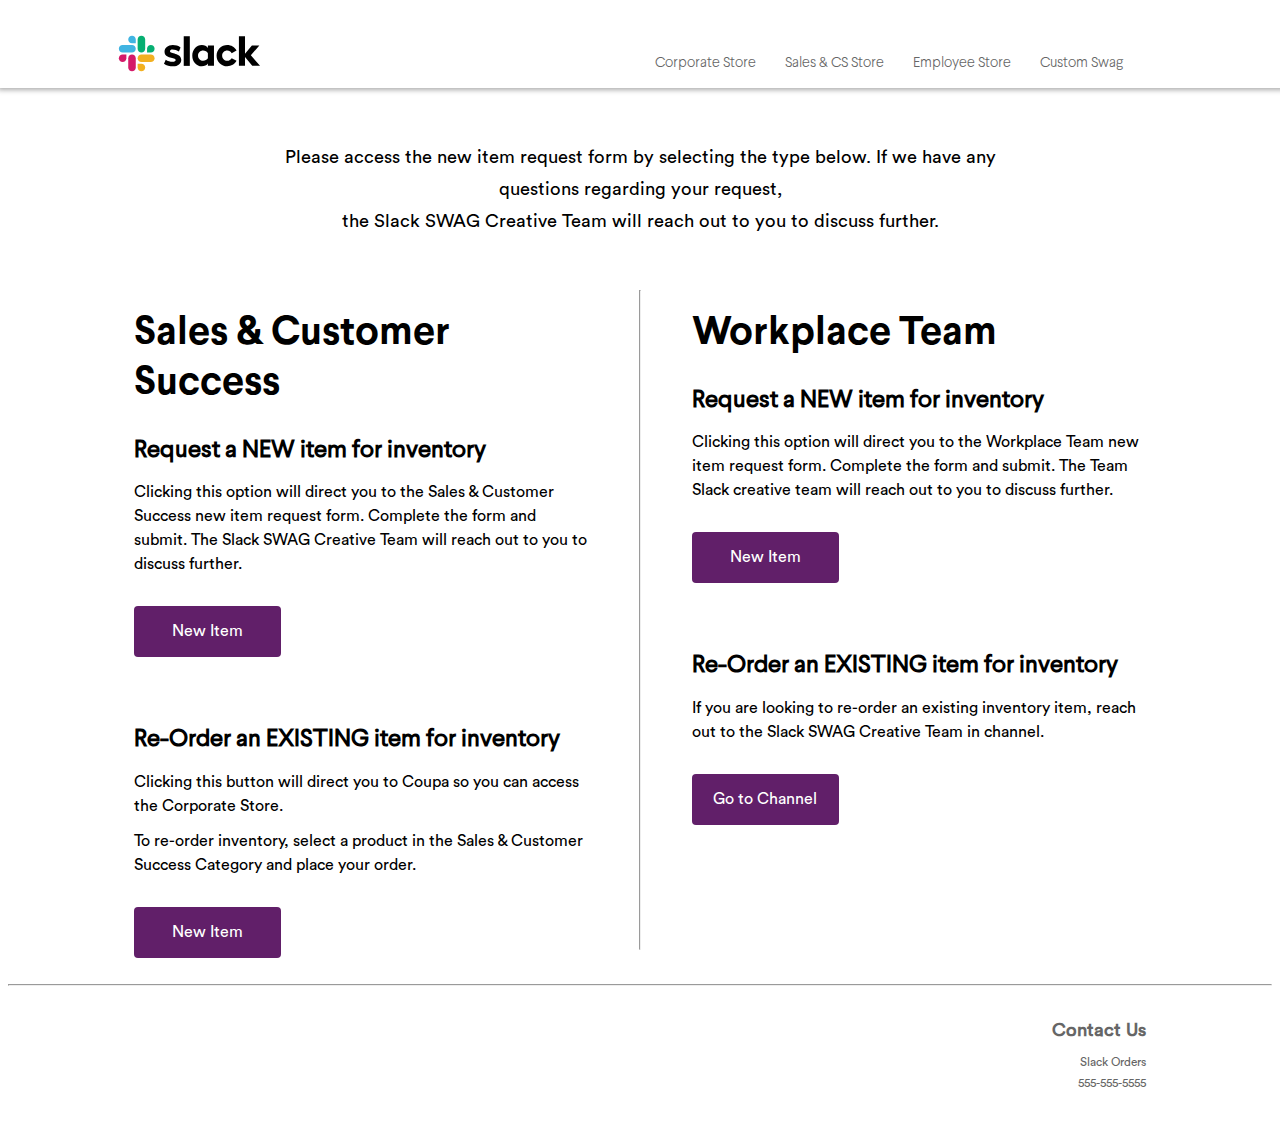
==== admin-order-dashboard.html @ cd761c0e "styled admin dashboard page" ====
<!DOCTYPE html>
<html lang="en">
<head>
    <link href="custom-swag.css" rel="stylesheet">
    <link rel="stylesheet" href="https://cdnjs.cloudflare.com/ajax/libs/font-awesome/4.7.0/css/font-awesome.min.css">

    <meta charset="UTF-8">
    <meta name="viewport" content="width=device-width, initial-scale=1.0">
    <title>Admin Order Access Dashboard</title>
</head>
<body>
    <div class="navigation">
        <a href="index.html"><img id="logo" src="images/Slack-LOGO.svg"/></a>
        <nav class="nav-list">
            
            <div id="hamburger-id">
                <a href="corporate-map.html" class="nav-item">Corporate Store</a>
                <a href="https://slacksalesandsuccess.mybrightsites.com/" class="nav-item">Sales & CS Store</a>
                <a href="employee-map.html" class="nav-item">Employee Store</a>
                <a href="https://www.emailmeform.com/builder/form/5fDJbEd3AcI28bWncx8e904" class="nav-item">Custom Swag</a>
            </div>
            <button class="icon" type="button" onclick="hamburgerOpen()" style="max-height: 25px;">
                <i class="fa fa-bars"></i>
            </button>
        </nav>
    </div>

    <div class="admin-intro">
        <p>Please access the new item request form by selecting the type below.
            If we have any questions regarding your request, <br>the Slack SWAG Creative 
            Team will reach out to you to discuss further.</p>
    </div>

    <div class="admin-container">
        <div class="admin-left-side">
            <h1>Sales & Customer Success </h1>
                <h2>Request a NEW item for inventory</h2>
                <p>Clicking this option will direct you to the Sales & Customer Success new item request form.
                    Complete the form and submit. The Slack SWAG Creative Team will reach out to you to discuss 
                    further.</p>
                <a href="#" class="button">New Item</a>
                <br/>
                <h2 style="margin-top: 50px;">Re-Order an EXISTING item for inventory</h2>
                <p>Clicking this button will direct you to Coupa so you can access the Corporate Store.</p>
                     
                <p>To re-order inventory, select a product in the Sales & Customer Success Category and place your order.</p>
                <a href="#" class="button">New Item</a>
        </div>
        <hr>
        <div class="admin-right-side">
            <h1>Workplace Team</h1>
                <h2>Request a NEW item for inventory</h2>
                <p>Clicking this option will direct you to the Workplace Team new item request form.
                    Complete the form and submit. The Team Slack creative team will reach out to you to 
                    discuss further.</p>
                <a href="#" class="button">New Item</a>
                <br/>
                <h2 style="margin-top: 50px;">Re-Order an EXISTING item for inventory</h2>
                <p>If you are looking to re-order an existing inventory item, reach out to the 
                    Slack SWAG Creative Team in channel.</p>
                <a href="#" class="button">Go to Channel</a>
        </div>
    </div>
    
    <br>
    <hr/>
    <!-- footer -->
    <div class="footer">
        <div>
            <h4>Contact Us</h4>
            <a href="#">Slack Orders</a>
            <a href="#">555-555-5555</a>
        </div>
    </div>
    <script>
        /* Toggle between open and close on the hamburger menu */
        function hamburgerOpen() {
            const hamburger = document.getElementById('hamburger-id');
            hamburger.classList.toggle('open')
        }
    </script>
</body>
</html>
---- custom-swag.css ----
@font-face {
    font-family: Larsseit-Bold;
    src: url(fonts/Larsseit-Bold.otf);
  }
  @font-face {
    font-family: Larsseit;
    src: url(fonts/Larsseit-Regular.otf);
  }
  @font-face {
    font-family: Larsseit-Light;
    src: url(fonts/Larsseit-Light.otf);
  }
  @font-face {
    font-family: SlackCircular-Bold;
    src: url(fonts/SlackCircular-Bold.otf);
  }
  @font-face {
    font-family: SlackCircular;
    src: url(fonts/SlackCircular-Book.otf);
  }
  .navigation {
    box-shadow: 0px 2px 5px #ACACAC;
    display: flex;
    list-style: none;
    width: 101vw;
    min-height: 10vh;
    position: relative;
    top: -10px;
    left: -10px;
}

#logo {
    height: 8vh;
    position: absolute;
    top: 20px;
    left: 8%;
}
.nav-list {
    position: absolute;
    display: flex;
    top: 55px;
    right: 13%;
}
.nav-list a{
    color: #666;
    text-decoration: none;
    font-family: 'Larsseit-Light', Arial, Sans-serif;
    padding-left: 25px;
    font-size: .9rem;
}
.nav-list a:hover {
    color: #611f69;
}
/* Hide the hamburger */
@media screen and (min-width: 800px) {
    .nav-list .icon {
        display: none;
        border: white solid 0px;
    }
}

@media screen and (max-width: 800px) {
    .nav-item {
        display: none;
    }
    .icon {
        display: block;
        border: white solid 0px;
        right: 25px;
        font-size: 1.25rem;
        color: #555;
    }
    .open a {
        display: block;
        background-color: #4a154b;
        color: white;
        padding-left: 0px;
        text-align: center;
        padding-top: 10px;
        padding-bottom: 5px;
    }
    .open a:hover {
        color: #cfcfcf;
    }
    .open {
        width: 140px;
        display: block;
    }
    
}
.custom-swag {
    display: flex;
    padding-top: 3%;
}

.custom-swag-left {
    width: 50%;
    padding-left: 9%;
    padding-right: 5%;
}
.custom-swag-right {
    width: 40%;
}
h1 {
    font-family: 'Larsseit-Bold', Arial, Helvetica, sans-serif;
    font-size: 2.5rem;
}
p, a {
    font-family: 'SlackCircular', Arial, Helvetica, sans-serif;
    text-decoration: none;
    font-size: 1.15rem;
}
a {
    color: #4a154b;
}
a:hover {
    color: #611f69;
}
.custom-swag-channels-container {
    display: flex;
    padding-left: 8%;
    padding-top: 2%;
}
.channels-left {
    width: 43%;
    padding-left: 5%;
    padding-top: 90px;
}
.channel-right {
    width: 40%;
    margin-left: 100px;
}
/* footer */
.footer {
    display: flex;
    text-align: right;
    float: right;   
    padding-left: 50%;
    font-family: 'SlackCircular', Arial, Helvetica, sans-serif;
    margin-bottom: 3%;
    padding-right: 10%;
}
.footer a{
    display: block;
    text-decoration: none;
    font-size: .74rem;
    color: #666;
    line-height: 1.8;
}
.footer h4{
    display: block;
    font-family: 'SlackCircular', Arial, Helvetica, sans-serif;
    margin-bottom: 10px;
    color: #666;
    font-size: 1.15rem;
}

/* admin dashboard page styles */
.admin-intro {
    text-align: center;
    padding: 2% 20%;
    line-height: 1.75;
}
.admin-container {
    display: flex;
}
.admin-container p {
    font-size: 1rem;
    line-height: 1.5;
    margin-top: -5px;
}
h2 {
    font-family: 'Larsseit', Arial, Helvetica, sans-serif;
    /* clear: both; */
}
.button {
    width: 115px;
    background-color: #611f69;
    border-radius: 4px;
    margin-top: 30px;
    display: block;
    /* float: right; */
    text-align: center;
}
.button:hover {
    background-color: #4a154b;
}
a.button{
    color: #fff;
    padding: 16px;
    font-size: 1rem;
    font-family: 'SlackCircular', Arial, Helvetica, sans-serif;
}
.admin-right-side {
    width: 50%;
    padding-right: 10%;
    padding-left: 4%;
}
.admin-left-side {
    width: 50%;
    padding-left: 10%;
    padding-right: 4%;
}
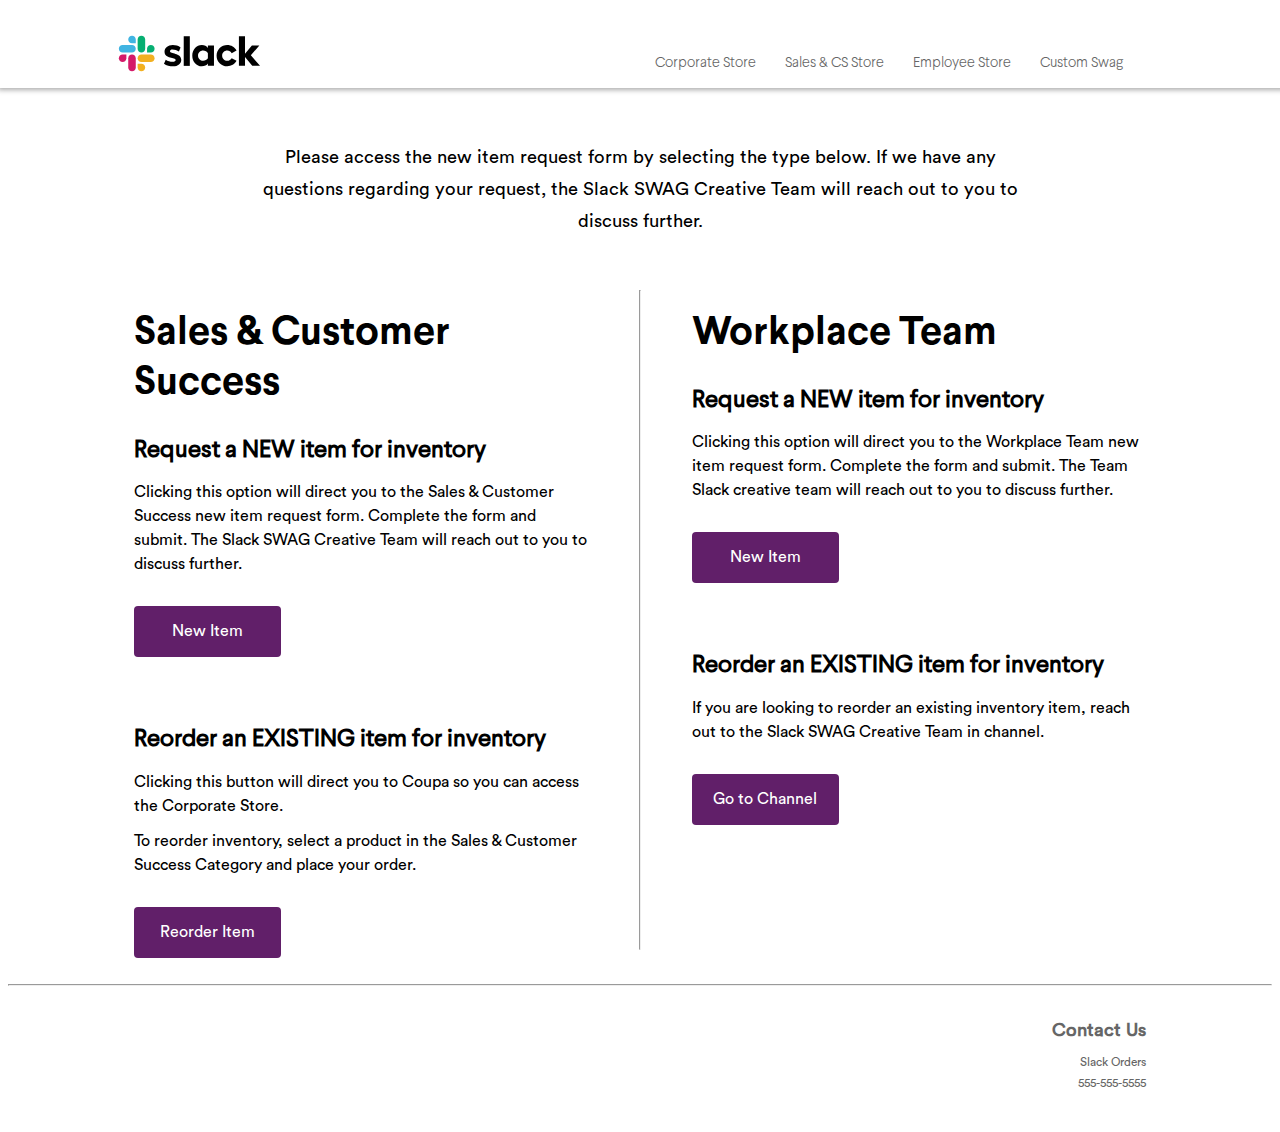
==== commit 8057d27b: "corrected links" ====
--- a/admin-order-dashboard.html
+++ b/admin-order-dashboard.html
@@ -15,9 +15,9 @@
             
             <div id="hamburger-id">
                 <a href="corporate-map.html" class="nav-item">Corporate Store</a>
-                <a href="https://slacksalesandsuccess.mybrightsites.com/" class="nav-item">Sales & CS Store</a>
+                <a href="sales-map.html" class="nav-item">Sales & CS Store</a>
                 <a href="employee-map.html" class="nav-item">Employee Store</a>
-                <a href="https://www.emailmeform.com/builder/form/5fDJbEd3AcI28bWncx8e904" class="nav-item">Custom Swag</a>
+                <a href="custom-swag.html" class="nav-item">Custom Swag</a>
             </div>
             <button class="icon" type="button" onclick="hamburgerOpen()" style="max-height: 25px;">
                 <i class="fa fa-bars"></i>
@@ -27,7 +27,7 @@
 
     <div class="admin-intro">
         <p>Please access the new item request form by selecting the type below.
-            If we have any questions regarding your request, <br>the Slack SWAG Creative 
+            If we have any questions regarding your request, the Slack SWAG Creative 
             Team will reach out to you to discuss further.</p>
     </div>
 
@@ -40,11 +40,11 @@
                     further.</p>
                 <a href="#" class="button">New Item</a>
                 <br/>
-                <h2 style="margin-top: 50px;">Re-Order an EXISTING item for inventory</h2>
+                <h2 style="margin-top: 50px;">Reorder an EXISTING item for inventory</h2>
                 <p>Clicking this button will direct you to Coupa so you can access the Corporate Store.</p>
                      
-                <p>To re-order inventory, select a product in the Sales & Customer Success Category and place your order.</p>
-                <a href="#" class="button">New Item</a>
+                <p>To reorder inventory, select a product in the Sales & Customer Success Category and place your order.</p>
+                <a href="#" class="button">Reorder Item</a>
         </div>
         <hr>
         <div class="admin-right-side">
@@ -55,8 +55,8 @@
                     discuss further.</p>
                 <a href="#" class="button">New Item</a>
                 <br/>
-                <h2 style="margin-top: 50px;">Re-Order an EXISTING item for inventory</h2>
-                <p>If you are looking to re-order an existing inventory item, reach out to the 
+                <h2 style="margin-top: 50px;">Reorder an EXISTING item for inventory</h2>
+                <p>If you are looking to reorder an existing inventory item, reach out to the 
                     Slack SWAG Creative Team in channel.</p>
                 <a href="#" class="button">Go to Channel</a>
         </div>
--- a/custom-swag.css
+++ b/custom-swag.css
@@ -201,3 +201,4 @@
     padding-left: 10%;
     padding-right: 4%;
 }
+/* dashboard style ends */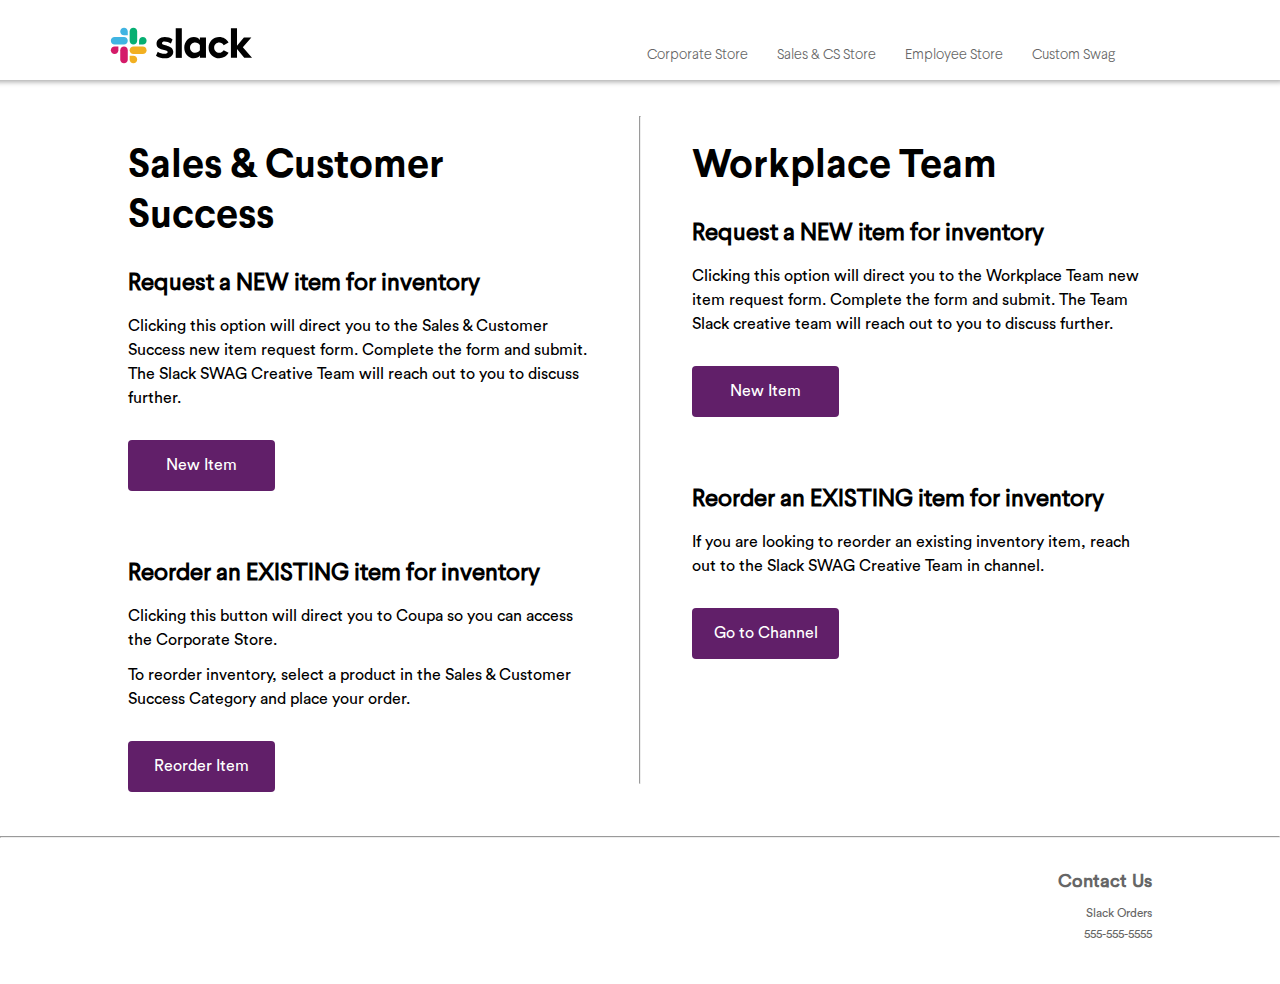
==== commit 0dc8204d: "corrected custom swag page" ====
--- a/admin-order-dashboard.html
+++ b/admin-order-dashboard.html
@@ -23,12 +23,6 @@
                 <i class="fa fa-bars"></i>
             </button>
         </nav>
-    </div>
-
-    <div class="admin-intro">
-        <p>Please access the new item request form by selecting the type below.
-            If we have any questions regarding your request, the Slack SWAG Creative 
-            Team will reach out to you to discuss further.</p>
     </div>
 
     <div class="admin-container">
--- a/custom-swag.css
+++ b/custom-swag.css
@@ -88,17 +88,29 @@
     }
     
 }
+/* custom swag page styles */
+body {
+    margin: 0 !important;
+}
+.admin-inventory-sect {
+    width: 101%;
+    background-color: #f6f6f6;
+    padding-bottom: 1%;
+}
 .custom-swag {
-    display: flex;
     padding-top: 3%;
 }
-
-.custom-swag-left {
+.center {
+    margin: 0 auto;
+    display: flex;
+    justify-content: center;
+}
+.left {
     width: 50%;
     padding-left: 9%;
     padding-right: 5%;
 }
-.custom-swag-right {
+.right {
     width: 40%;
 }
 h1 {
@@ -116,20 +128,7 @@
 a:hover {
     color: #611f69;
 }
-.custom-swag-channels-container {
-    display: flex;
-    padding-left: 8%;
-    padding-top: 2%;
-}
-.channels-left {
-    width: 43%;
-    padding-left: 5%;
-    padding-top: 90px;
-}
-.channel-right {
-    width: 40%;
-    margin-left: 100px;
-}
+
 /* footer */
 .footer {
     display: flex;
@@ -153,16 +152,16 @@
     margin-bottom: 10px;
     color: #666;
     font-size: 1.15rem;
+    }
+hr {
+    margin-block-start: 0em;
 }
 
 /* admin dashboard page styles */
-.admin-intro {
-    text-align: center;
-    padding: 2% 20%;
-    line-height: 1.75;
-}
 .admin-container {
     display: flex;
+    padding-top: 2%;
+    padding-bottom: 2%;
 }
 .admin-container p {
     font-size: 1rem;
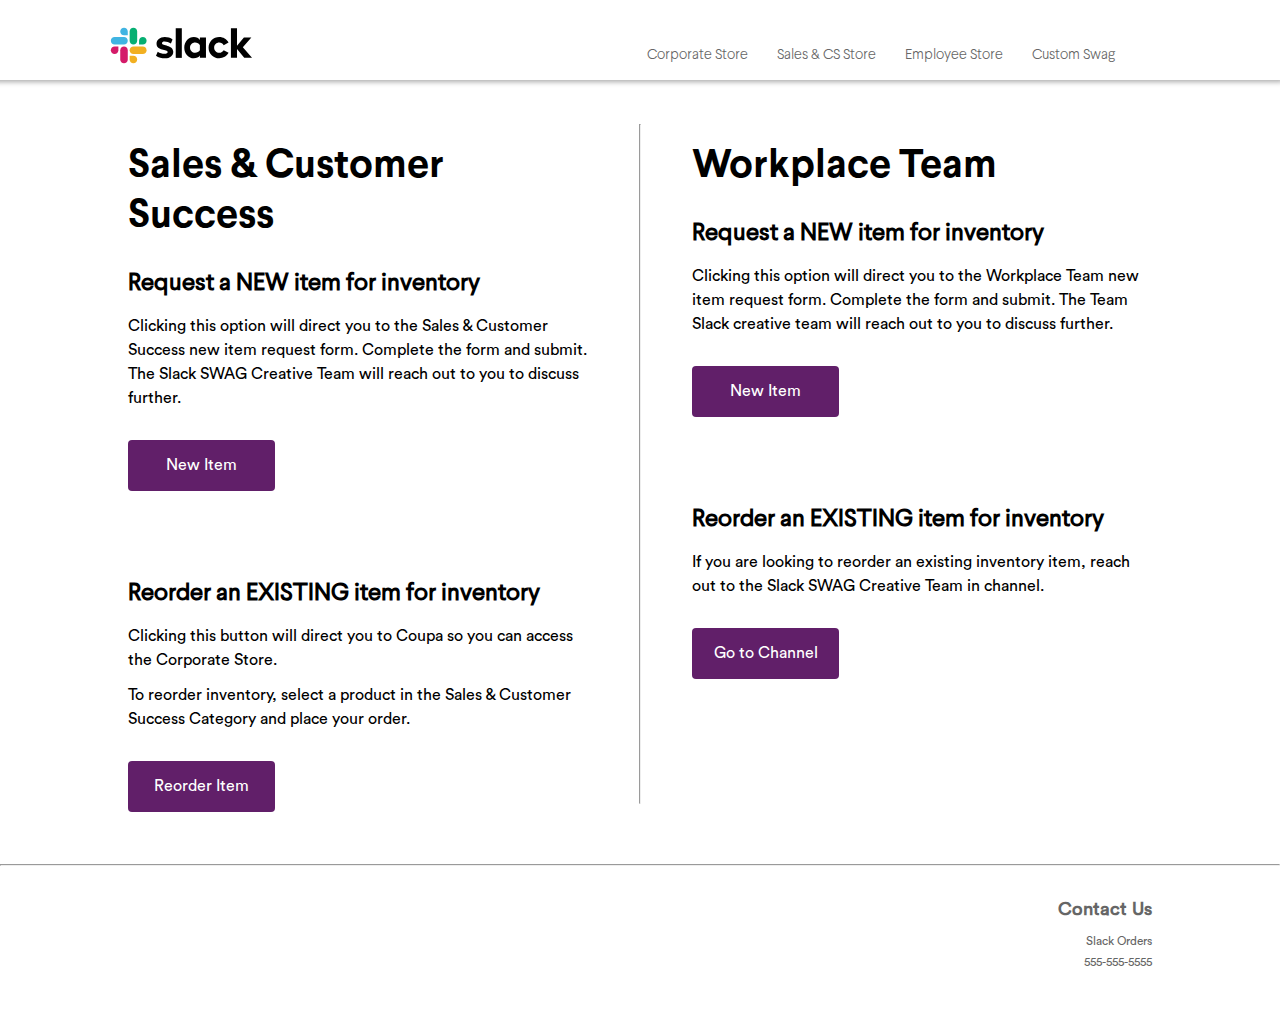
==== commit 952a78c4: "added margin top space to h2 on dashboard" ====
--- a/admin-order-dashboard.html
+++ b/admin-order-dashboard.html
@@ -34,7 +34,8 @@
                     further.</p>
                 <a href="#" class="button">New Item</a>
                 <br/>
-                <h2 style="margin-top: 50px;">Reorder an EXISTING item for inventory</h2>
+                
+                <h2 style="margin-top: 70px;">Reorder an EXISTING item for inventory</h2>
                 <p>Clicking this button will direct you to Coupa so you can access the Corporate Store.</p>
                      
                 <p>To reorder inventory, select a product in the Sales & Customer Success Category and place your order.</p>
@@ -49,7 +50,7 @@
                     discuss further.</p>
                 <a href="#" class="button">New Item</a>
                 <br/>
-                <h2 style="margin-top: 50px;">Reorder an EXISTING item for inventory</h2>
+                <h2 style="margin-top: 70px;">Reorder an EXISTING item for inventory</h2>
                 <p>If you are looking to reorder an existing inventory item, reach out to the 
                     Slack SWAG Creative Team in channel.</p>
                 <a href="#" class="button">Go to Channel</a>
--- a/custom-swag.css
+++ b/custom-swag.css
@@ -99,11 +99,13 @@
 }
 .custom-swag {
     padding-top: 3%;
+    margin-top: -10px;
 }
 .center {
     margin: 0 auto;
     display: flex;
     justify-content: center;
+    width: 85%;
 }
 .left {
     width: 50%;
@@ -153,9 +155,6 @@
     color: #666;
     font-size: 1.15rem;
     }
-hr {
-    margin-block-start: 0em;
-}
 
 /* admin dashboard page styles */
 .admin-container {
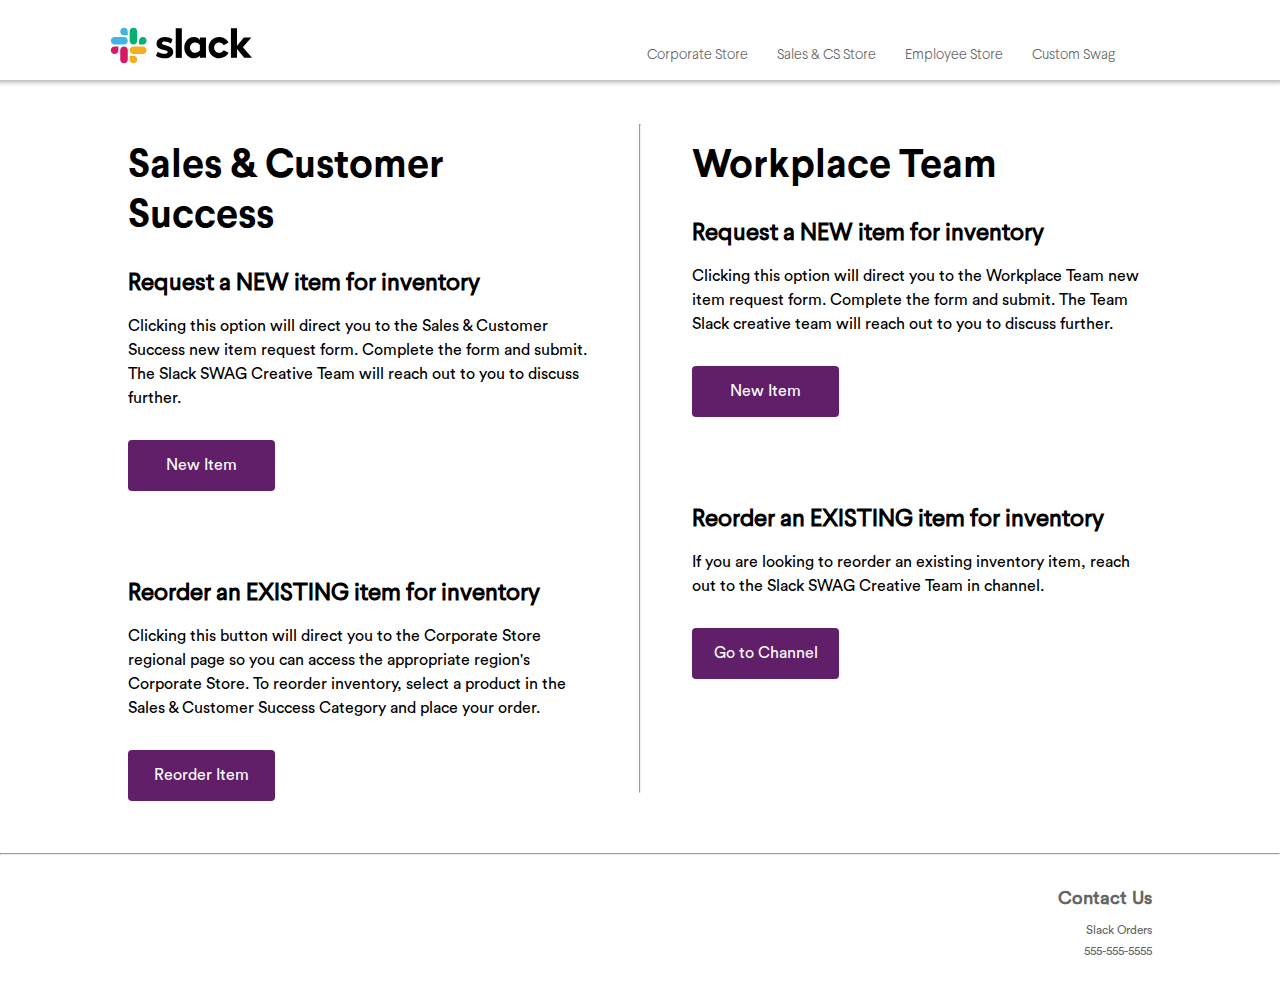
==== commit 9c8de897: "update button link to corporate map page" ====
--- a/admin-order-dashboard.html
+++ b/admin-order-dashboard.html
@@ -36,10 +36,10 @@
                 <br/>
                 
                 <h2 style="margin-top: 70px;">Reorder an EXISTING item for inventory</h2>
-                <p>Clicking this button will direct you to Coupa so you can access the Corporate Store.</p>
-                     
-                <p>To reorder inventory, select a product in the Sales & Customer Success Category and place your order.</p>
-                <a href="#" class="button">Reorder Item</a>
+                <p>Clicking this button will direct you to the Corporate Store regional page so you can access the 
+                    appropriate region's Corporate Store. To reorder inventory, select a product in the Sales & Customer 
+                    Success Category and place your order.</p>
+                <a href="corporate-map.html" class="button">Reorder Item</a>
         </div>
         <hr>
         <div class="admin-right-side">
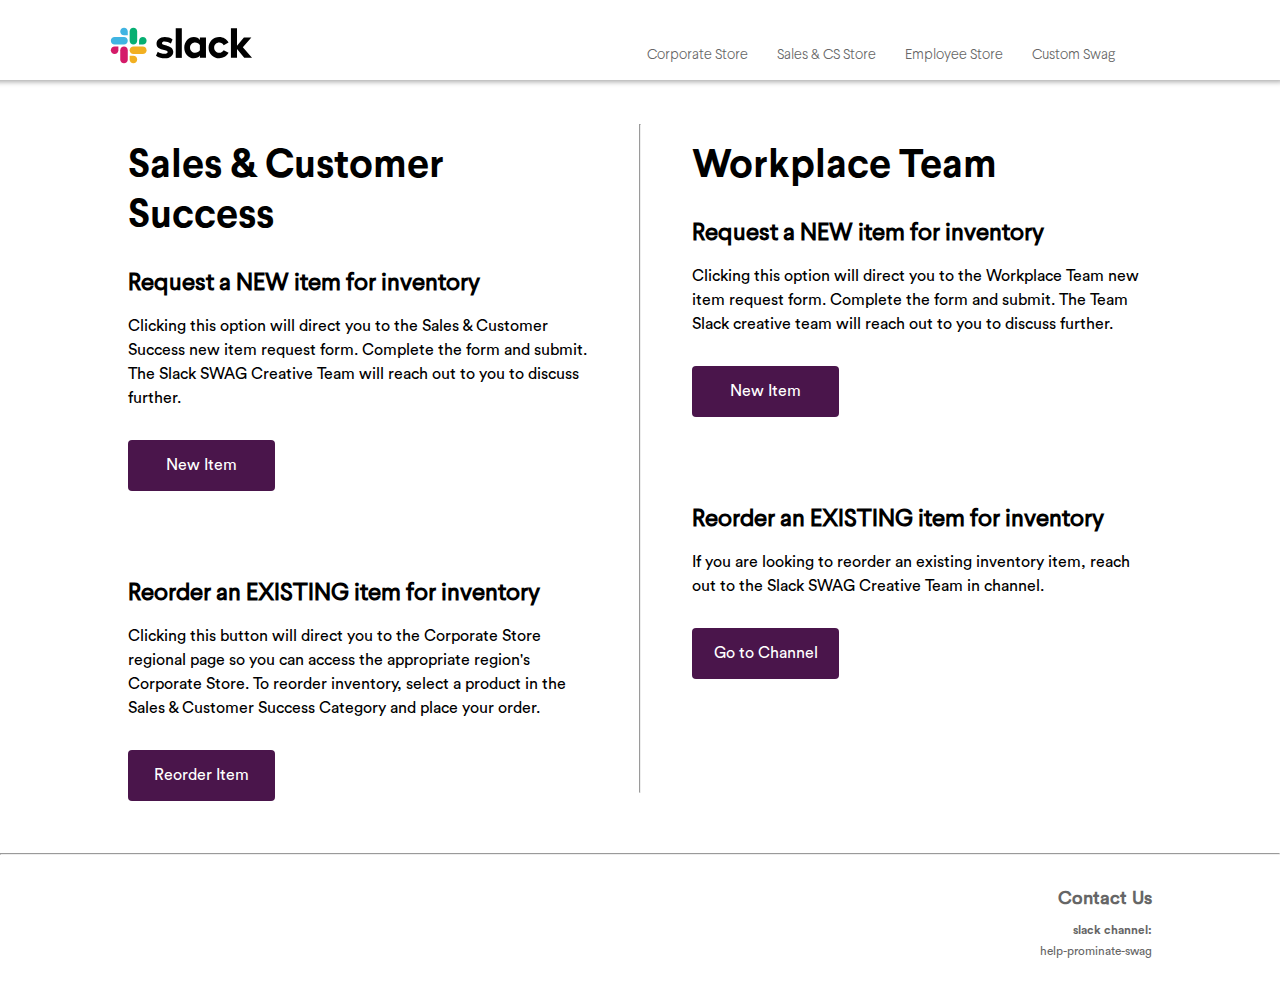
==== commit d93821d0: "updated maps including europe and india" ====
--- a/admin-order-dashboard.html
+++ b/admin-order-dashboard.html
@@ -2,6 +2,8 @@
 <html lang="en">
 <head>
     <link href="custom-swag.css" rel="stylesheet">
+    <link href="styles.css" rel="stylesheet">
+
     <link rel="stylesheet" href="https://cdnjs.cloudflare.com/ajax/libs/font-awesome/4.7.0/css/font-awesome.min.css">
 
     <meta charset="UTF-8">
@@ -32,7 +34,7 @@
                 <p>Clicking this option will direct you to the Sales & Customer Success new item request form.
                     Complete the form and submit. The Slack SWAG Creative Team will reach out to you to discuss 
                     further.</p>
-                <a href="#" class="button">New Item</a>
+                <a href="https://app.smartsheet.com/b/form/855f0b4a50b44636a621a9f0eabe063f" class="button">New Item</a>
                 <br/>
                 
                 <h2 style="margin-top: 70px;">Reorder an EXISTING item for inventory</h2>
@@ -41,19 +43,20 @@
                     Success Category and place your order.</p>
                 <a href="corporate-map.html" class="button">Reorder Item</a>
         </div>
-        <hr>
+        
+        <hr id="admin-container-divider">
         <div class="admin-right-side">
             <h1>Workplace Team</h1>
                 <h2>Request a NEW item for inventory</h2>
                 <p>Clicking this option will direct you to the Workplace Team new item request form.
                     Complete the form and submit. The Team Slack creative team will reach out to you to 
                     discuss further.</p>
-                <a href="#" class="button">New Item</a>
+                <a href="https://app.smartsheet.com/b/form/26738c9cb2ab4fa19001e8bf0bfbf2d0" class="button">New Item</a>
                 <br/>
                 <h2 style="margin-top: 70px;">Reorder an EXISTING item for inventory</h2>
                 <p>If you are looking to reorder an existing inventory item, reach out to the 
                     Slack SWAG Creative Team in channel.</p>
-                <a href="#" class="button">Go to Channel</a>
+                <a href="https://tinyspeck.slack.com/archives/GQ15HFYHE" class="button">Go to Channel</a>
         </div>
     </div>
     
@@ -63,8 +66,7 @@
     <div class="footer">
         <div>
             <h4>Contact Us</h4>
-            <a href="#">Slack Orders</a>
-            <a href="#">555-555-5555</a>
+            <a href="https://tinyspeck.slack.com/archives/CUSA6JFEU"><span style="font-family: 'SlackCircular-Bold';">slack channel:</span> <br>help-prominate-swag</a>
         </div>
     </div>
     <script>
--- a/custom-swag.css
+++ b/custom-swag.css
@@ -18,76 +18,7 @@
     font-family: SlackCircular;
     src: url(fonts/SlackCircular-Book.otf);
   }
-  .navigation {
-    box-shadow: 0px 2px 5px #ACACAC;
-    display: flex;
-    list-style: none;
-    width: 101vw;
-    min-height: 10vh;
-    position: relative;
-    top: -10px;
-    left: -10px;
-}
 
-#logo {
-    height: 8vh;
-    position: absolute;
-    top: 20px;
-    left: 8%;
-}
-.nav-list {
-    position: absolute;
-    display: flex;
-    top: 55px;
-    right: 13%;
-}
-.nav-list a{
-    color: #666;
-    text-decoration: none;
-    font-family: 'Larsseit-Light', Arial, Sans-serif;
-    padding-left: 25px;
-    font-size: .9rem;
-}
-.nav-list a:hover {
-    color: #611f69;
-}
-/* Hide the hamburger */
-@media screen and (min-width: 800px) {
-    .nav-list .icon {
-        display: none;
-        border: white solid 0px;
-    }
-}
-
-@media screen and (max-width: 800px) {
-    .nav-item {
-        display: none;
-    }
-    .icon {
-        display: block;
-        border: white solid 0px;
-        right: 25px;
-        font-size: 1.25rem;
-        color: #555;
-    }
-    .open a {
-        display: block;
-        background-color: #4a154b;
-        color: white;
-        padding-left: 0px;
-        text-align: center;
-        padding-top: 10px;
-        padding-bottom: 5px;
-    }
-    .open a:hover {
-        color: #cfcfcf;
-    }
-    .open {
-        width: 140px;
-        display: block;
-    }
-    
-}
 /* custom swag page styles */
 body {
     margin: 0 !important;
@@ -141,7 +72,7 @@
     margin-bottom: 3%;
     padding-right: 10%;
 }
-.footer a{
+footer a {
     display: block;
     text-decoration: none;
     font-size: .74rem;
@@ -173,15 +104,14 @@
 }
 .button {
     width: 115px;
-    background-color: #611f69;
+    background-color: #4A154B;
     border-radius: 4px;
     margin-top: 30px;
     display: block;
-    /* float: right; */
     text-align: center;
 }
 .button:hover {
-    background-color: #4a154b;
+    background-color: #7C3085;
 }
 a.button{
     color: #fff;
@@ -199,4 +129,48 @@
     padding-left: 10%;
     padding-right: 4%;
 }
-/* dashboard style ends */+/* dashboard style ends */
+
+/* window is 600px or less */
+@media screen and (max-width: 600px) {
+    #logo {
+        top: 10%;
+    }
+    .nav-list {
+        top: 38%;
+    }
+    .navigation {
+        width: 104vw;
+    }
+    .center {
+        display: block;
+    }
+    .left {
+        width: 100%;
+        padding-right: 0px;
+    }
+    .left h1{
+        font-size: 2rem;
+    }
+    .left p, a {
+        font-size: .8rem;
+        padding-right: 14%;
+    }
+    .right img {
+        width: 85vw;
+        margin-top: 17%;
+    }
+    .admin-container {
+        display: block;
+    }
+    .admin-left-side, .admin-right-side {
+        width: 80%;
+        padding-left: 10%;
+    }
+    .admin-right-side h1 {
+        margin-top: 50px;
+    }
+    #admin-container-divider {
+        margin-top: 60px;
+    }
+}--- a/styles.css
+++ b/styles.css
@@ -0,0 +1,402 @@
+@font-face {
+    font-family: Larsseit-Bold;
+    src: url(fonts/Larsseit-Bold.otf);
+  }
+  @font-face {
+    font-family: Larsseit;
+    src: url(fonts/Larsseit-Regular.otf);
+  }
+  @font-face {
+    font-family: Larsseit-Light;
+    src: url(fonts/Larsseit-Light.otf);
+  }
+  @font-face {
+    font-family: SlackCircular-Bold;
+    src: url(fonts/SlackCircular-Bold.otf);
+  }
+  @font-face {
+    font-family: SlackCircular;
+    src: url(fonts/SlackCircular-Book.otf);
+  }
+body {
+    margin: 0 !important;
+}
+.navigation {
+    box-shadow: 0px 2px 5px #ACACAC;
+    display: flex;
+    list-style: none;
+    width: 101vw;
+    min-height: 90px;
+    position: relative;
+    top: -10px;
+    left: -10px;
+}
+
+#logo {
+    height: 80%;
+    position: absolute;
+    top: 20px;
+    left: 8%;
+}
+.nav-list {
+    position: absolute;
+    display: flex;
+    top: 55px;
+    right: 13%;
+}
+.nav-list a{
+    color: #666;
+    text-decoration: none;
+    font-family: 'Larsseit-Light', Arial, Sans-serif;
+    padding-left: 25px;
+    font-size: .9rem;
+}
+.nav-list a:hover {
+    color: #611f69;
+}
+/* Hide the hamburger */
+@media screen and (min-width: 800px) {
+    .nav-list .icon {
+        display: none;
+        border: white solid 0px;
+    }
+}
+
+@media screen and (max-width: 800px) {
+    .nav-item {
+        display: none;
+    }
+    .icon {
+        display: block;
+        border: white solid 0px;
+        right: 25px;
+        font-size: 1.25rem;
+        color: #555;
+    }
+    .open a {
+        display: block;
+        background-color: #4a154b;
+        color: white;
+        padding-left: 0px;
+        text-align: center;
+        padding-top: 10px;
+        padding-bottom: 5px;
+    }
+    .open a:hover {
+        color: #cfcfcf;
+    }
+    .open {
+        width: 140px;
+        display: block;
+    }
+    
+}
+
+.welcome-banner {
+    background-color: #f6f6f6;
+    max-height: 370px;
+    width: 93vw;
+    margin-left: -10px;
+    margin-top: -10px;
+    padding: 50px 0 0 8%;
+}
+.welcome-banner h3 {
+    font-family: 'Larsseit-Light', Arial, Helvetica, sans-serif;
+    font-size: 3rem;
+    margin-bottom: 0px;
+    color: #4a154b;
+}
+.welcome-banner h1 {
+    font-family: 'Larsseit-Bold', Arial, Helvetica, sans-serif;
+    font-size: 4rem;
+    line-height: 1;
+    color: #4a154b;
+    margin: 0px;
+    margin-top: 8px;
+}
+.welcome-banner p {
+    font-family: 'Larsseit-Regular', Arial, Helvetica, sans-serif;
+    color: #4a154b;
+    margin: 0px;
+    font-size: .75rem;
+}
+
+/* purple icon/buttons to enter stores */
+.enter-store-container {
+    display: flex;
+    justify-content: space-evenly;
+    padding-left: 17%;
+    margin-top: -3%;
+    text-align: right;
+    padding-right: 10%;
+    margin-bottom: 7%;
+}
+.tear-drop-shape {
+    width: 130px;
+    height: 130px;
+    background-color: #4a154b;
+    border-radius: 145% 145% 0 145%;
+    float: right;
+    box-shadow: 0px 2px 5px #ACACAC;
+    margin-bottom: 25px;
+}
+.tear-drop-shape:hover {
+    background-color: #611f69; 
+}
+.clear {
+    clear: both;
+}
+.tear-drop-shape h5{
+    color: #cfcfcf;
+    padding-top: 60px;
+    font-family: 'SlackCircular', Arial, Helvetica, sans-serif;
+    position: relative;
+    top: -10px;
+    right: 20px;
+    text-decoration: none;
+}
+.tear-drop-shape h5:hover {
+    color: #fff;
+}
+.store-buttons-each h4 {
+    font-family: 'Larsseit-Bold';
+    text-align: right;
+    color: #555;
+    font-size: 1.25rem;
+    margin-bottom: 10px;
+}
+.store-buttons-each p {
+    font-family: 'Larsseit-Light', Arial, Helvetica, sans-serif;
+    text-align: right;
+    font-size: .87rem;
+    color: #666;
+    line-height: 1.4;
+}
+#astrisk {
+    font-size: .67rem;
+}
+.store-buttons-each a {
+    text-decoration: none;
+}
+.store-buttons-each {
+    width: 50%;
+    padding-left: 60px;
+}
+.container-1 {
+    display: flex;
+    justify-content: space-evenly;
+}
+.container-2 {
+    display: flex;
+    justify-content: space-evenly;
+}
+/* footer */
+.footer {
+    display: flex;
+    text-align: right;
+    float: right;   
+    padding-left: 50%;
+    font-family: 'SlackCircular', Arial, Helvetica, sans-serif;
+    margin-bottom: 3%;
+    padding-right: 10%;
+}
+.footer a {
+    display: block;
+    text-decoration: none;
+    font-size: .74rem;
+    color: #666;
+    line-height: 1.8;
+}
+.footer h4{
+    display: block;
+    font-family: 'SlackCircular', Arial, Helvetica, sans-serif;
+    margin-bottom: 10px;
+    color: #666;
+    font-size: 1.15rem;
+}
+
+/* map styles */
+
+.map-style {
+    display: block;
+    margin:0 auto;
+    width: 80vw;
+    height: auto;
+    padding-bottom: 15px;
+}
+.map-intro {
+    padding-left: 9%;
+    padding-top: 20px;
+}
+.map-intro a {
+    color: #4a154b;
+    text-decoration: none;
+    font-family: 'Larsseit', Arial, Helvetica, sans-serif;
+}
+.map-intro a:hover {
+    color: #7c3085;
+}
+.map-intro h5{
+    font-family: 'Larsseit-Light', Arial, Helvetica, sans-serif;
+    margin-bottom: 10px;
+    color: #666;
+    font-size: 1.25rem;
+    margin-top: 16px;
+}
+.map-intro span {
+    font-family: 'Larsseit-Bold', Arial, Helvetica, sans-serif;
+    text-transform: uppercase;
+}
+
+/* window is 1025px or more */
+@media screen and (min-width: 1025px) {
+    .store-buttons-each img {
+        width: 8vw;
+    }
+    .welcome-banner {
+        padding: 60px 0 0 8%;
+        height: 400px;
+    }
+    .welcome-banner h3 {
+        font-size: 4rem;
+    }
+    .welcome-banner h1 {
+        font-size: 5rem;
+    }
+    .welcome-banner p {
+        font-size: 1rem;
+    }
+    .tear-drop-shape {
+        width: 160px;
+        height: 160px;
+    }
+    .store-buttons-each h4 {
+        font-size: 1.5rem;
+    }
+}
+/* window is 1024px or less */
+@media screen and (max-width: 1024px) {
+    .enter-store-container {
+        display: block;
+        margin-top: -5%;
+    }
+    .container-1 {
+        display: flex;
+        width: 75vw;
+    }
+    .container-2 {
+        display: flex;
+        width: 75vw;
+        margin-top: 7%;
+    }
+    .store-buttons-each img {
+        width: 15vw;
+    }
+    .store-buttons-each {
+        padding-left: 11%;
+    }
+    .welcome-banner {
+        height: 300px;
+    }
+    .tear-drop-shape {
+        height: 150px;
+        width: 150px;
+    }
+}
+/* window is 790px or less */
+@media screen and (max-width: 790px){
+    .welcome-banner {
+        height: 380px;
+    }
+    .welcome-banner p {
+        font-size: 1rem;
+        padding-right: 32%;
+        line-height: 1.25;
+        margin-top: 8px;
+    }
+}
+
+/* window is 600px or less */
+@media screen and (max-width: 600px) {
+    #astrisk {
+        font-size: .25rem;
+    }
+    body {
+        margin: 0px;
+    }
+    .enter-store-container {
+        flex-direction: column;
+    }
+    .store-buttons-each img {
+        width: 20vw;
+    }
+    .welcome-banner {
+        padding: 8px 0 0 11%;
+        height: 310px;
+    }
+    .welcome-banner h3 {
+        font-size: 6vw;
+    }
+    .welcome-banner h1 {
+        font-size: 12vw;
+        margin-top: 4px;
+    }
+    .welcome-banner p {
+        font-size: .75rem;
+        padding-right: 34%;
+        line-height: 1.25;
+        margin-top: 7px;
+    }
+    .store-buttons-each h4 {
+        font-size: 1rem;
+    }
+    .store-buttons-each p {
+        font-size: .65rem;
+    }
+    #logo {
+        top: 17px;
+    }
+    .nav-list {
+        top: 40px;
+    }
+    .navigation {
+        width: 104vw;
+        
+    }
+    .tear-drop-shape {
+        height: 90px;
+        width: 90px; 
+    }
+    .tear-drop-shape a{
+        font-size: .5rem;
+        top: 25px;
+    }
+    .tear-drop-shape h5 {
+        top: -39px;
+        right: 10px;
+        font-size: .5rem;
+    }
+    .footer {
+        padding-left: 20%;
+        margin-bottom: 7%;
+    }
+    .footer h4 {
+        font-size: .9rem;
+    }
+    .footer a {
+        font-size: .6rem;
+    }
+    .map-intro h5{
+        font-size: .8rem;
+        padding-right: 4%;
+    }
+    .map-intro a {
+        font-size: .7rem;
+    }
+}
+@media screen and (max-width: 479px){
+    .welcome-banner {
+        height: 235px;
+    }
+}
+
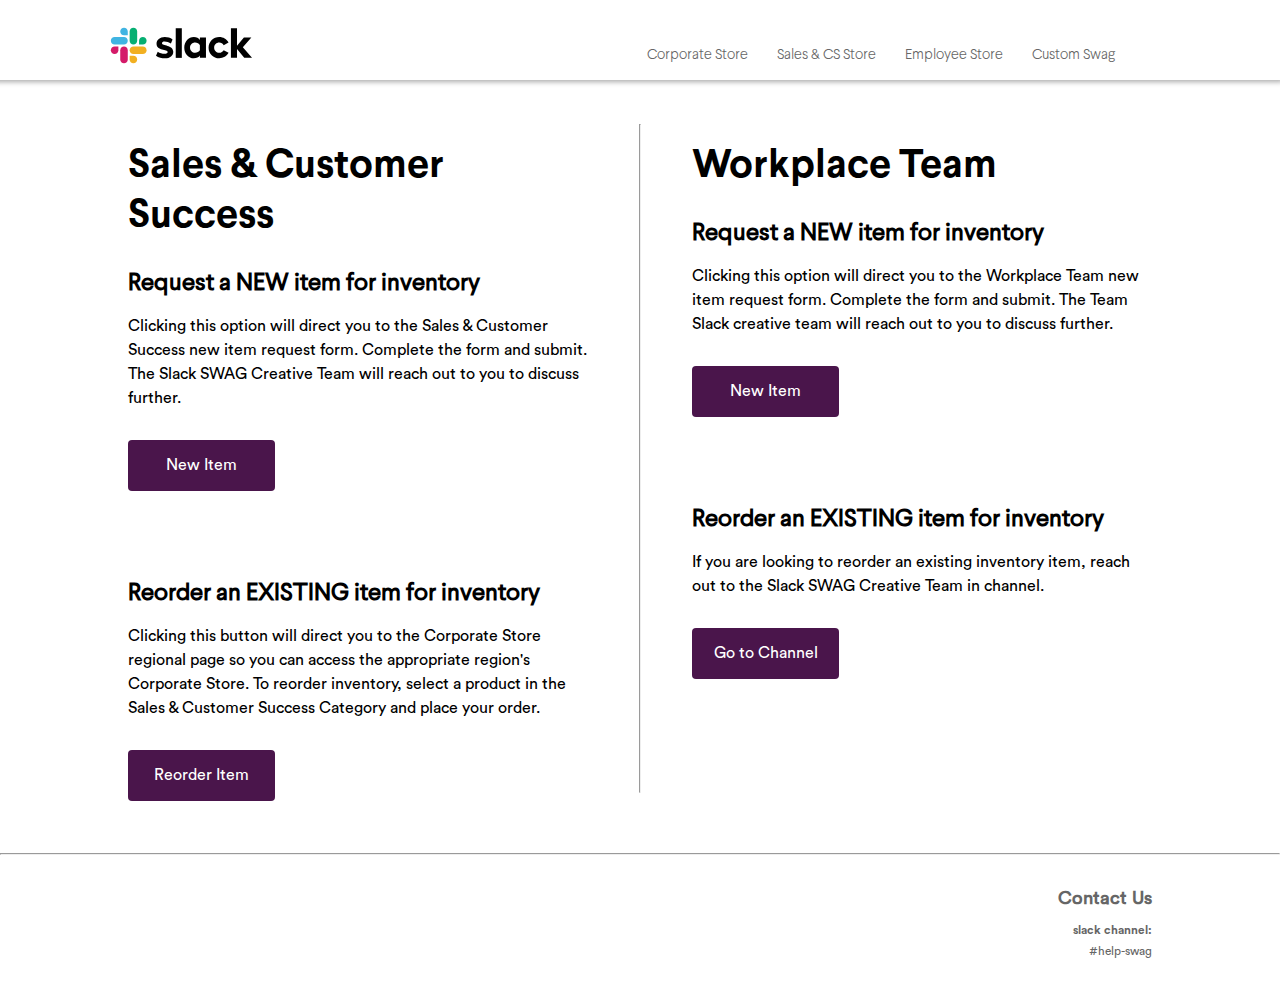
==== commit 2d67e85b: "updated maps" ====
--- a/admin-order-dashboard.html
+++ b/admin-order-dashboard.html
@@ -66,7 +66,7 @@
     <div class="footer">
         <div>
             <h4>Contact Us</h4>
-            <a href="https://tinyspeck.slack.com/archives/CUSA6JFEU"><span style="font-family: 'SlackCircular-Bold';">slack channel:</span> <br>help-prominate-swag</a>
+            <a href="https://tinyspeck.slack.com/archives/CUSA6JFEU"><span style="font-family: 'SlackCircular-Bold';">slack channel:</span> <br>#help-swag</a>
         </div>
     </div>
     <script>
